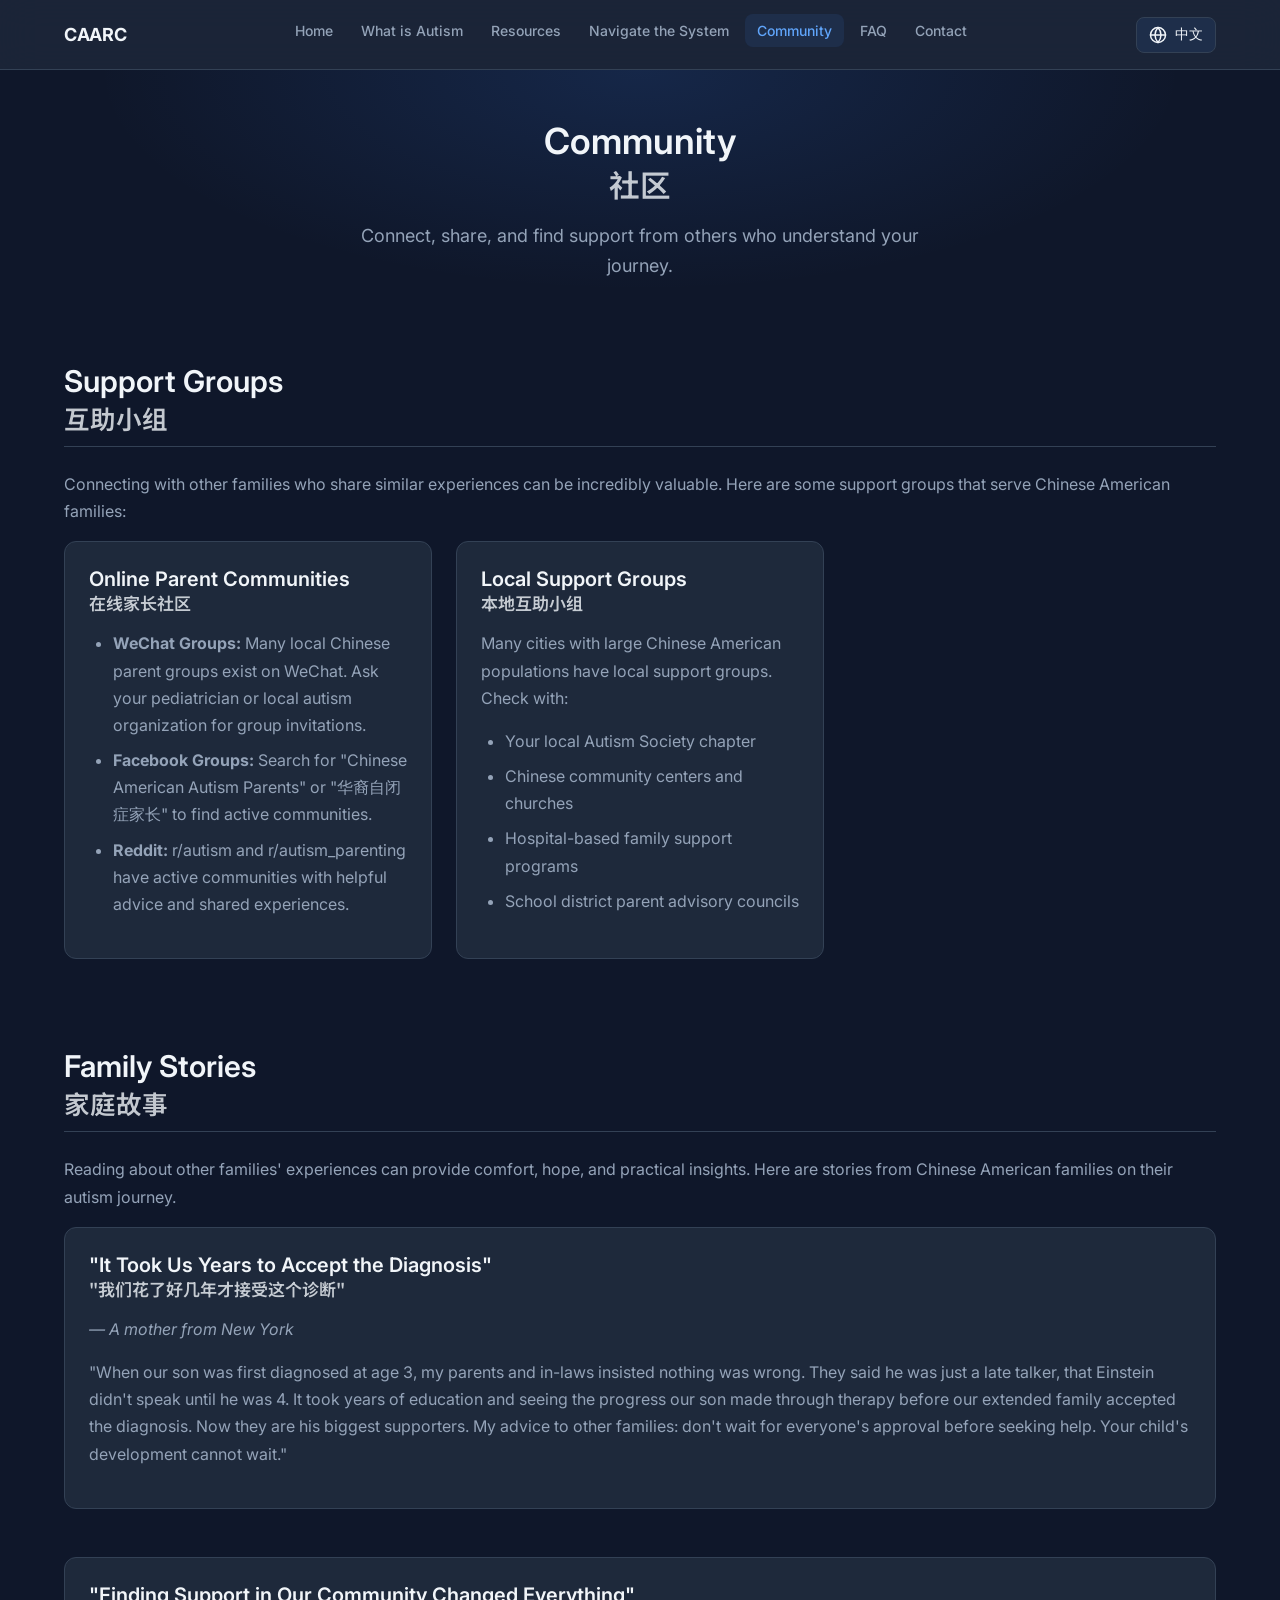
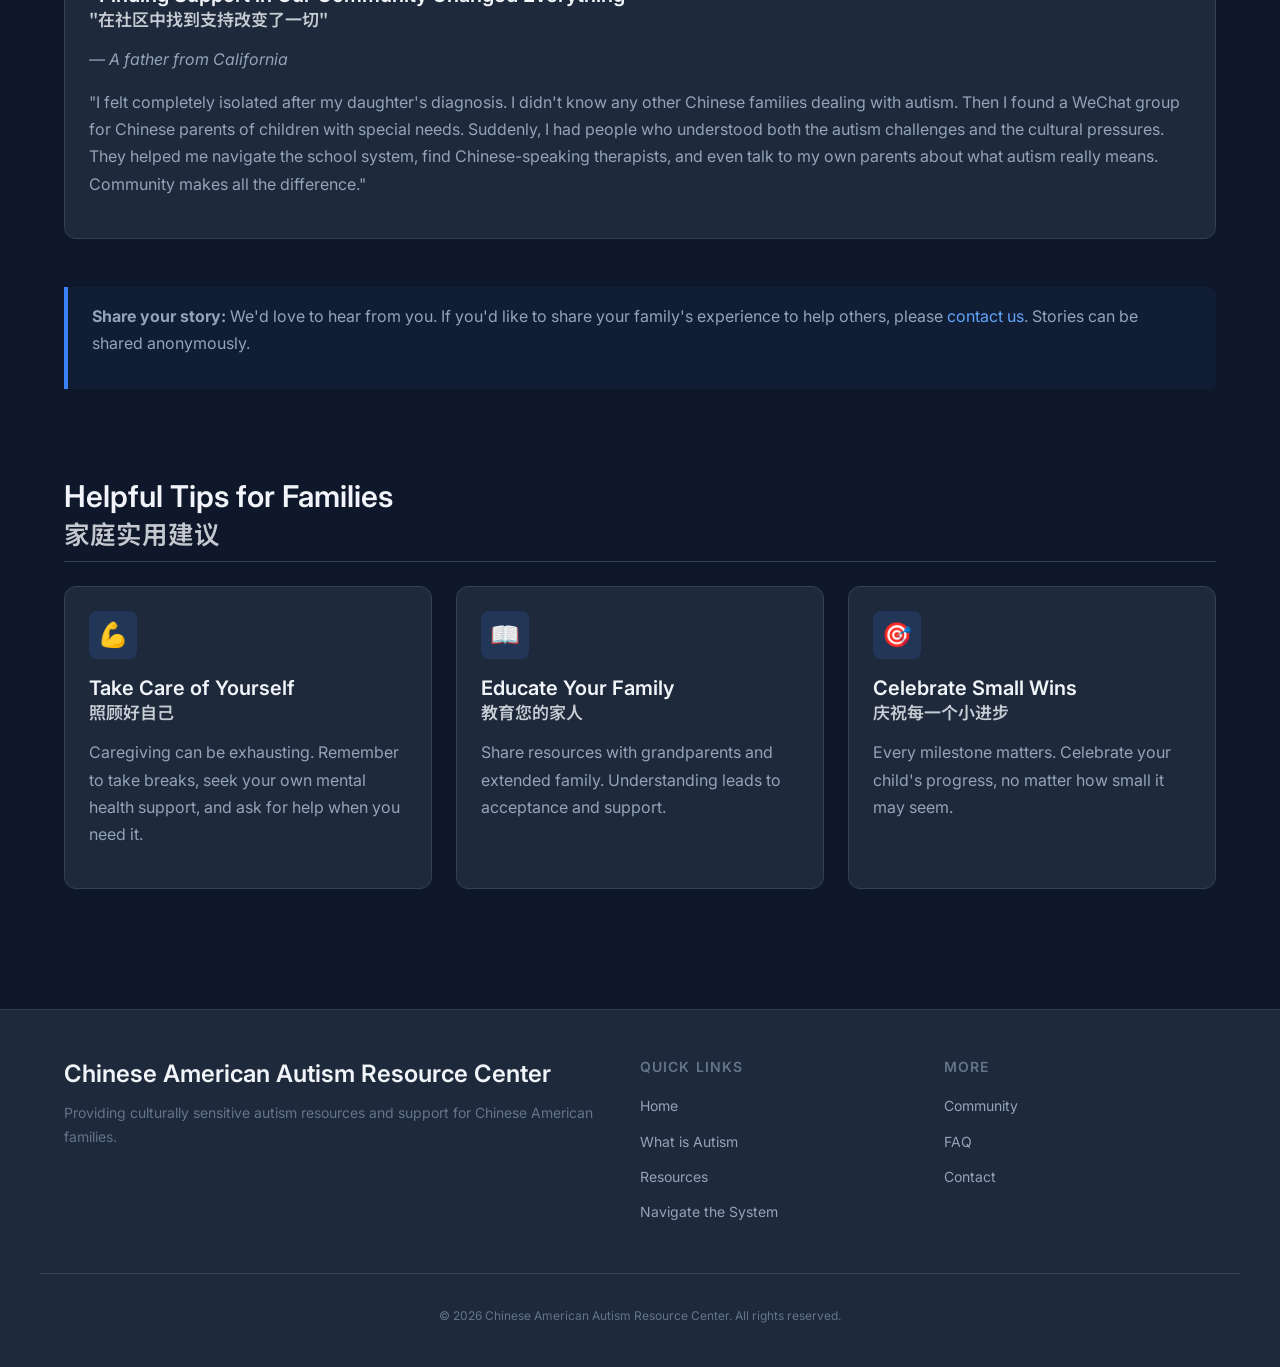
==== community.html @ fe68765d "Initial website launch" ====
<!DOCTYPE html>
<html lang="en" class="lang-en">
<head>
  <meta charset="UTF-8">
  <meta name="viewport" content="width=device-width, initial-scale=1.0">
  <title>Community | 社区 - CAARC</title>
  <meta name="description" content="Connect with support groups, read family stories, and find community events for Chinese American families affected by autism.">
  <link rel="stylesheet" href="css/index.css">
</head>
<body>
  <main>

    <section class="page-hero">
      <div class="container">
        <h1 class="bilingual-title">
          <span class="en">Community</span>
          <span class="zh">社区</span>
        </h1>
        <p class="en">Connect, share, and find support from others who understand your journey.</p>
        <p class="zh">与理解您旅程的人联系、分享并获得支持。</p>
      </div>
    </section>

    <div class="container">

      <!-- ========== EDITABLE: Support Groups ========== -->
      <section class="content-section">
        <h2 class="bilingual-title">
          <span class="en">Support Groups</span>
          <span class="zh">互助小组</span>
        </h2>

        <div class="en">
          <p>Connecting with other families who share similar experiences can be incredibly valuable. Here are some support groups that serve Chinese American families:</p>
        </div>
        <div class="zh">
          <p>与有类似经历的其他家庭联系是非常有价值的。以下是一些为华裔美国家庭服务的互助小组：</p>
        </div>

        <div class="card-grid">
          <div class="content-block">
            <h3 class="bilingual-title">
              <span class="en">Online Parent Communities</span>
              <span class="zh">在线家长社区</span>
            </h3>
            <div class="en">
              <ul>
                <li><strong>WeChat Groups:</strong> Many local Chinese parent groups exist on WeChat. Ask your pediatrician or local autism organization for group invitations.</li>
                <li><strong>Facebook Groups:</strong> Search for "Chinese American Autism Parents" or "华裔自闭症家长" to find active communities.</li>
                <li><strong>Reddit:</strong> r/autism and r/autism_parenting have active communities with helpful advice and shared experiences.</li>
              </ul>
            </div>
            <div class="zh">
              <ul>
                <li><strong>微信群：</strong>许多当地华人家长群存在于微信上。向您的儿科医生或当地自闭症组织询问群邀请。</li>
                <li><strong>Facebook群组：</strong>搜索"Chinese American Autism Parents"或"华裔自闭症家长"以找到活跃的社区。</li>
                <li><strong>Reddit：</strong>r/autism和r/autism_parenting拥有活跃的社区，提供有用的建议和分享的经验。</li>
              </ul>
            </div>
          </div>

          <div class="content-block">
            <h3 class="bilingual-title">
              <span class="en">Local Support Groups</span>
              <span class="zh">本地互助小组</span>
            </h3>
            <div class="en">
              <p>Many cities with large Chinese American populations have local support groups. Check with:</p>
              <ul>
                <li>Your local Autism Society chapter</li>
                <li>Chinese community centers and churches</li>
                <li>Hospital-based family support programs</li>
                <li>School district parent advisory councils</li>
              </ul>
            </div>
            <div class="zh">
              <p>许多华裔美国人口较多的城市都有本地互助小组。请查询：</p>
              <ul>
                <li>您当地的自闭症协会分会</li>
                <li>中国社区中心和教会</li>
                <li>医院的家庭支持项目</li>
                <li>学区家长咨询委员会</li>
              </ul>
            </div>
          </div>
        </div>
      </section>
      <!-- ========== END EDITABLE ========== -->

      <!-- ========== EDITABLE: Family Stories ========== -->
      <section class="content-section">
        <h2 class="bilingual-title">
          <span class="en">Family Stories</span>
          <span class="zh">家庭故事</span>
        </h2>

        <div class="en">
          <p>Reading about other families' experiences can provide comfort, hope, and practical insights. Here are stories from Chinese American families on their autism journey.</p>
        </div>
        <div class="zh">
          <p>阅读其他家庭的经历可以带来安慰、希望和实用的见解。以下是华裔美国家庭在自闭症旅程中的故事。</p>
        </div>

        <div class="card-grid" style="grid-template-columns: 1fr;">
          <div class="content-block">
            <h3 class="bilingual-title">
              <span class="en">"It Took Us Years to Accept the Diagnosis"</span>
              <span class="zh">"我们花了好几年才接受这个诊断"</span>
            </h3>
            <div class="en">
              <p><em>— A mother from New York</em></p>
              <p>"When our son was first diagnosed at age 3, my parents and in-laws insisted nothing was wrong. They said he was just a late talker, that Einstein didn't speak until he was 4. It took years of education and seeing the progress our son made through therapy before our extended family accepted the diagnosis. Now they are his biggest supporters. My advice to other families: don't wait for everyone's approval before seeking help. Your child's development cannot wait."</p>
            </div>
            <div class="zh">
              <p><em>— 来自纽约的一位母亲</em></p>
              <p>"当我们的儿子在3岁时首次被诊断时，我的父母和公婆坚持认为没有任何问题。他们说他只是说话晚，爱因斯坦4岁才开始说话。经过多年的教育和看到我们儿子通过治疗取得的进步之后，我们的大家庭才接受了这个诊断。现在他们是他最大的支持者。我给其他家庭的建议是：不要等到所有人都同意了才寻求帮助。您孩子的发展不能等待。"</p>
            </div>
          </div>

          <div class="content-block">
            <h3 class="bilingual-title">
              <span class="en">"Finding Support in Our Community Changed Everything"</span>
              <span class="zh">"在社区中找到支持改变了一切"</span>
            </h3>
            <div class="en">
              <p><em>— A father from California</em></p>
              <p>"I felt completely isolated after my daughter's diagnosis. I didn't know any other Chinese families dealing with autism. Then I found a WeChat group for Chinese parents of children with special needs. Suddenly, I had people who understood both the autism challenges and the cultural pressures. They helped me navigate the school system, find Chinese-speaking therapists, and even talk to my own parents about what autism really means. Community makes all the difference."</p>
            </div>
            <div class="zh">
              <p><em>— 来自加利福尼亚的一位父亲</em></p>
              <p>"女儿被诊断后，我感到完全孤立。我不认识任何其他正在应对自闭症的华人家庭。后来我在微信上找到了一个特殊需要儿童华人家长群。突然间，我有了既理解自闭症挑战又理解文化压力的人。他们帮助我穿越学校系统，找到讲中文的治疗师，甚至和我自己的父母谈论自闭症的真正含义。社区带来了一切改变。"</p>
            </div>
          </div>
        </div>

        <div class="info-box">
          <p class="en"><strong>Share your story:</strong> We'd love to hear from you. If you'd like to share your family's experience to help others, please <a href="contact.html">contact us</a>. Stories can be shared anonymously.</p>
          <p class="zh"><strong>分享您的故事：</strong>我们期待您的来信。如果您愿意分享您家庭的经历来帮助他人，请<a href="contact.html">联系我们</a>。故事可以匿名分享。</p>
        </div>
      </section>
      <!-- ========== END EDITABLE ========== -->

      <!-- ========== EDITABLE: Helpful Resources ========== -->
      <section class="content-section">
        <h2 class="bilingual-title">
          <span class="en">Helpful Tips for Families</span>
          <span class="zh">家庭实用建议</span>
        </h2>

        <div class="card-grid" style="grid-template-columns: repeat(auto-fill, minmax(280px, 1fr));">
          <div class="content-block">
            <div class="card-icon">💪</div>
            <h3 class="bilingual-title">
              <span class="en">Take Care of Yourself</span>
              <span class="zh">照顾好自己</span>
            </h3>
            <p class="en">Caregiving can be exhausting. Remember to take breaks, seek your own mental health support, and ask for help when you need it.</p>
            <p class="zh">照顾孩子可能让人精疲力竭。记得休息、寻求自己的心理健康支持，需要时就寻求帮助。</p>
          </div>

          <div class="content-block">
            <div class="card-icon">📖</div>
            <h3 class="bilingual-title">
              <span class="en">Educate Your Family</span>
              <span class="zh">教育您的家人</span>
            </h3>
            <p class="en">Share resources with grandparents and extended family. Understanding leads to acceptance and support.</p>
            <p class="zh">与祖父母和大家庭分享资源。理解带来接受和支持。</p>
          </div>

          <div class="content-block">
            <div class="card-icon">🎯</div>
            <h3 class="bilingual-title">
              <span class="en">Celebrate Small Wins</span>
              <span class="zh">庆祝每一个小进步</span>
            </h3>
            <p class="en">Every milestone matters. Celebrate your child's progress, no matter how small it may seem.</p>
            <p class="zh">每个里程碑都很重要。庆祝孩子的进步，无论它看起来多么微小。</p>
          </div>
        </div>
      </section>
      <!-- ========== END EDITABLE ========== -->

    </div>
  </main>

  <script src="js/nav.js"></script>
</body>
</html>
---- css/index.css ----
/* ============================
   Chinese American Autism Resource Center
   华裔自闭症资源中心
   Design System
   ============================ */

/* --- Google Fonts --- */
@import url('https://fonts.googleapis.com/css2?family=Inter:wght@300;400;500;600;700&family=Noto+Sans+SC:wght@300;400;500;600;700&display=swap');

/* --- CSS Custom Properties --- */
:root {
  /* Colors */
  --primary: #3B82F6;
  --primary-dark: #2563EB;
  --primary-light: #60A5FA;
  --primary-glow: rgba(59, 130, 246, 0.15);
  --secondary: #8B5CF6;
  --secondary-dark: #7C3AED;
  --accent: #F59E0B;
  --accent-light: #FCD34D;

  --bg-primary: #0F172A;
  --bg-secondary: #1E293B;
  --bg-card: #1E293B;
  --bg-card-hover: #334155;
  --bg-glass: rgba(30, 41, 59, 0.8);

  --text-primary: #F1F5F9;
  --text-secondary: #94A3B8;
  --text-muted: #64748B;
  --text-accent: #60A5FA;

  --border: #334155;
  --border-light: #475569;

  --success: #10B981;
  --warning: #F59E0B;
  --error: #EF4444;

  /* Typography */
  --font-en: 'Inter', -apple-system, BlinkMacSystemFont, sans-serif;
  --font-zh: 'Noto Sans SC', 'PingFang SC', 'Microsoft YaHei', sans-serif;
  --font-size-xs: 0.75rem;
  --font-size-sm: 0.875rem;
  --font-size-base: 1rem;
  --font-size-lg: 1.125rem;
  --font-size-xl: 1.25rem;
  --font-size-2xl: 1.5rem;
  --font-size-3xl: 1.875rem;
  --font-size-4xl: 2.25rem;
  --font-size-5xl: 3rem;

  /* Spacing */
  --space-1: 0.25rem;
  --space-2: 0.5rem;
  --space-3: 0.75rem;
  --space-4: 1rem;
  --space-5: 1.25rem;
  --space-6: 1.5rem;
  --space-8: 2rem;
  --space-10: 2.5rem;
  --space-12: 3rem;
  --space-16: 4rem;
  --space-20: 5rem;

  /* Layout */
  --max-width: 1200px;
  --nav-height: 70px;
  --border-radius: 12px;
  --border-radius-sm: 8px;
  --border-radius-lg: 16px;

  /* Shadows */
  --shadow-sm: 0 1px 3px rgba(0, 0, 0, 0.3);
  --shadow-md: 0 4px 6px rgba(0, 0, 0, 0.3);
  --shadow-lg: 0 10px 25px rgba(0, 0, 0, 0.4);
  --shadow-glow: 0 0 30px rgba(59, 130, 246, 0.15);

  /* Transitions */
  --transition-fast: 150ms ease;
  --transition-base: 250ms ease;
  --transition-slow: 400ms ease;
}

/* --- Reset & Base --- */
*, *::before, *::after {
  margin: 0;
  padding: 0;
  box-sizing: border-box;
}

html {
  scroll-behavior: smooth;
  font-size: 16px;
}

body {
  font-family: var(--font-en);
  background: var(--bg-primary);
  color: var(--text-primary);
  line-height: 1.7;
  min-height: 100vh;
  -webkit-font-smoothing: antialiased;
  -moz-osx-font-smoothing: grayscale;
}

/* Chinese text uses Chinese font */
.zh {
  font-family: var(--font-zh);
}

/* --- Language Switching --- */
html.lang-en .zh { display: none; }
html.lang-zh .en { display: none; }

/* Titles always show both languages */
.bilingual-title .en,
.bilingual-title .zh {
  display: block !important;
}
.bilingual-title .zh {
  font-size: 0.85em;
  opacity: 0.8;
  font-family: var(--font-zh);
}

/* --- Typography --- */
h1, h2, h3, h4, h5, h6 {
  line-height: 1.3;
  font-weight: 600;
}

h1 { font-size: var(--font-size-4xl); }
h2 { font-size: var(--font-size-3xl); }
h3 { font-size: var(--font-size-2xl); }
h4 { font-size: var(--font-size-xl); }

p {
  margin-bottom: var(--space-4);
  color: var(--text-secondary);
}

a {
  color: var(--text-accent);
  text-decoration: none;
  transition: color var(--transition-fast);
}

a:hover {
  color: var(--primary-light);
}

ul, ol {
  padding-left: var(--space-6);
  margin-bottom: var(--space-4);
}

li {
  margin-bottom: var(--space-2);
  color: var(--text-secondary);
}

/* --- Navigation --- */
.navbar {
  position: fixed;
  top: 0;
  left: 0;
  right: 0;
  height: var(--nav-height);
  background: var(--bg-glass);
  backdrop-filter: blur(20px);
  -webkit-backdrop-filter: blur(20px);
  border-bottom: 1px solid var(--border);
  z-index: 1000;
  display: flex;
  align-items: center;
  justify-content: center;
}

.nav-container {
  width: 100%;
  max-width: var(--max-width);
  padding: 0 var(--space-6);
  display: flex;
  align-items: center;
  justify-content: space-between;
}

.nav-logo {
  display: flex;
  flex-direction: column;
  text-decoration: none;
  gap: 0;
  line-height: 1.2;
}

.nav-logo .en {
  font-size: var(--font-size-lg);
  font-weight: 700;
  color: var(--text-primary);
  letter-spacing: -0.02em;
}

.nav-logo .zh {
  font-size: var(--font-size-sm);
  color: var(--text-secondary);
  font-family: var(--font-zh);
}

.nav-links {
  display: flex;
  align-items: center;
  gap: var(--space-1);
  list-style: none;
  padding: 0;
  margin: 0;
}

.nav-links a {
  padding: var(--space-2) var(--space-3);
  border-radius: var(--border-radius-sm);
  color: var(--text-secondary);
  font-size: var(--font-size-sm);
  font-weight: 500;
  transition: all var(--transition-fast);
  text-decoration: none;
  white-space: nowrap;
}

.nav-links a:hover,
.nav-links a.active {
  color: var(--text-primary);
  background: rgba(59, 130, 246, 0.1);
}

.nav-links a.active {
  color: var(--primary-light);
}

/* Language Toggle Button */
.lang-toggle {
  display: flex;
  align-items: center;
  gap: var(--space-2);
  padding: var(--space-2) var(--space-3);
  background: rgba(59, 130, 246, 0.1);
  border: 1px solid var(--border);
  border-radius: var(--border-radius-sm);
  color: var(--text-primary);
  font-size: var(--font-size-sm);
  font-weight: 500;
  cursor: pointer;
  transition: all var(--transition-fast);
  white-space: nowrap;
}

.lang-toggle:hover {
  background: rgba(59, 130, 246, 0.2);
  border-color: var(--primary);
}

.lang-toggle svg {
  width: 18px;
  height: 18px;
}

/* Hamburger menu */
.nav-hamburger {
  display: none;
  flex-direction: column;
  gap: 5px;
  background: none;
  border: none;
  cursor: pointer;
  padding: var(--space-2);
}

.nav-hamburger span {
  display: block;
  width: 24px;
  height: 2px;
  background: var(--text-primary);
  border-radius: 2px;
  transition: all var(--transition-base);
}

/* --- Main Content --- */
main {
  padding-top: var(--nav-height);
  min-height: calc(100vh - 300px);
}

.container {
  width: 100%;
  max-width: var(--max-width);
  margin: 0 auto;
  padding: 0 var(--space-6);
}

.section {
  padding: var(--space-16) 0;
}

.section-header {
  text-align: center;
  margin-bottom: var(--space-12);
}

.section-header h2 {
  margin-bottom: var(--space-4);
}

.section-header p {
  max-width: 600px;
  margin: 0 auto;
  font-size: var(--font-size-lg);
}

/* --- Hero Section --- */
.hero {
  position: relative;
  padding: var(--space-20) 0;
  text-align: center;
  overflow: hidden;
}

.hero::before {
  content: '';
  position: absolute;
  top: -50%;
  left: -50%;
  width: 200%;
  height: 200%;
  background: radial-gradient(circle at 50% 50%, var(--primary-glow) 0%, transparent 50%);
  animation: heroGlow 8s ease-in-out infinite alternate;
}

@keyframes heroGlow {
  0% { transform: translate(0, 0) scale(1); }
  100% { transform: translate(-5%, 5%) scale(1.1); }
}

.hero-content {
  position: relative;
  z-index: 1;
}

.hero h1 {
  font-size: var(--font-size-5xl);
  font-weight: 700;
  margin-bottom: var(--space-6);
  letter-spacing: -0.02em;
}

.hero h1 .highlight {
  background: linear-gradient(135deg, var(--primary-light), var(--secondary));
  -webkit-background-clip: text;
  -webkit-text-fill-color: transparent;
  background-clip: text;
}

.hero p {
  font-size: var(--font-size-xl);
  max-width: 700px;
  margin: 0 auto var(--space-8);
}

/* --- Cards --- */
.card-grid {
  display: grid;
  grid-template-columns: repeat(auto-fill, minmax(320px, 1fr));
  gap: var(--space-6);
}

.card {
  background: var(--bg-card);
  border: 1px solid var(--border);
  border-radius: var(--border-radius);
  padding: var(--space-8);
  transition: all var(--transition-base);
  position: relative;
  overflow: hidden;
}

.card::before {
  content: '';
  position: absolute;
  top: 0;
  left: 0;
  right: 0;
  height: 3px;
  background: linear-gradient(90deg, var(--primary), var(--secondary));
  opacity: 0;
  transition: opacity var(--transition-base);
}

.card:hover {
  transform: translateY(-4px);
  border-color: var(--border-light);
  box-shadow: var(--shadow-lg);
}

.card:hover::before {
  opacity: 1;
}

.card-icon {
  width: 48px;
  height: 48px;
  border-radius: var(--border-radius-sm);
  background: var(--primary-glow);
  display: flex;
  align-items: center;
  justify-content: center;
  margin-bottom: var(--space-4);
  font-size: 24px;
}

.card h3 {
  margin-bottom: var(--space-3);
}

.card p {
  font-size: var(--font-size-sm);
}

.card-link {
  display: inline-flex;
  align-items: center;
  gap: var(--space-2);
  margin-top: var(--space-4);
  color: var(--primary-light);
  font-weight: 500;
  font-size: var(--font-size-sm);
}

.card-link:hover {
  gap: var(--space-3);
}

/* --- Buttons --- */
.btn {
  display: inline-flex;
  align-items: center;
  gap: var(--space-2);
  padding: var(--space-3) var(--space-6);
  border-radius: var(--border-radius-sm);
  font-size: var(--font-size-base);
  font-weight: 600;
  cursor: pointer;
  transition: all var(--transition-base);
  text-decoration: none;
  border: none;
}

.btn-primary {
  background: linear-gradient(135deg, var(--primary), var(--primary-dark));
  color: white;
  box-shadow: 0 4px 15px rgba(59, 130, 246, 0.3);
}

.btn-primary:hover {
  transform: translateY(-2px);
  box-shadow: 0 6px 20px rgba(59, 130, 246, 0.4);
  color: white;
}

.btn-secondary {
  background: transparent;
  color: var(--text-primary);
  border: 1px solid var(--border);
}

.btn-secondary:hover {
  border-color: var(--primary);
  background: rgba(59, 130, 246, 0.1);
  color: white;
}

/* --- Accordion (FAQ) --- */
.accordion {
  display: flex;
  flex-direction: column;
  gap: var(--space-3);
}

.accordion-item {
  background: var(--bg-card);
  border: 1px solid var(--border);
  border-radius: var(--border-radius);
  overflow: hidden;
  transition: border-color var(--transition-base);
}

.accordion-item.active {
  border-color: var(--primary);
}

.accordion-header {
  display: flex;
  align-items: center;
  justify-content: space-between;
  padding: var(--space-5) var(--space-6);
  cursor: pointer;
  transition: background var(--transition-fast);
  user-select: none;
}

.accordion-header:hover {
  background: var(--bg-card-hover);
}

.accordion-header h3 {
  font-size: var(--font-size-base);
  font-weight: 500;
}

.accordion-icon {
  width: 24px;
  height: 24px;
  color: var(--text-muted);
  transition: transform var(--transition-base);
  flex-shrink: 0;
  margin-left: var(--space-4);
}

.accordion-item.active .accordion-icon {
  transform: rotate(180deg);
  color: var(--primary-light);
}

.accordion-content {
  max-height: 0;
  overflow: hidden;
  transition: max-height var(--transition-slow);
}

.accordion-content-inner {
  padding: 0 var(--space-6) var(--space-6);
}

/* --- Content Page --- */
.page-hero {
  padding: var(--space-12) 0;
  text-align: center;
  position: relative;
}

.page-hero::before {
  content: '';
  position: absolute;
  top: 0;
  left: 0;
  right: 0;
  bottom: 0;
  background: radial-gradient(ellipse at top, var(--primary-glow) 0%, transparent 60%);
  pointer-events: none;
}

.page-hero h1 {
  position: relative;
  margin-bottom: var(--space-4);
}

.page-hero p {
  position: relative;
  max-width: 600px;
  margin: 0 auto;
  font-size: var(--font-size-lg);
}

.content-section {
  padding: var(--space-8) 0;
}

.content-section h2 {
  margin-bottom: var(--space-6);
  padding-bottom: var(--space-3);
  border-bottom: 1px solid var(--border);
}

.content-section h3 {
  font-size: var(--font-size-xl);
  margin-bottom: var(--space-4);
  margin-top: var(--space-6);
}

.content-block {
  background: var(--bg-card);
  border: 1px solid var(--border);
  border-radius: var(--border-radius);
  padding: var(--space-6);
  margin-bottom: var(--space-6);
}

.content-block h3 {
  margin-top: 0;
}

/* Info boxes  */
.info-box {
  border-left: 4px solid var(--primary);
  background: rgba(59, 130, 246, 0.05);
  padding: var(--space-4) var(--space-6);
  border-radius: 0 var(--border-radius-sm) var(--border-radius-sm) 0;
  margin: var(--space-6) 0;
}

.info-box.warning {
  border-left-color: var(--warning);
  background: rgba(245, 158, 11, 0.05);
}

.info-box.success {
  border-left-color: var(--success);
  background: rgba(16, 185, 129, 0.05);
}

/* --- Contact Form --- */
.form-group {
  margin-bottom: var(--space-5);
}

.form-group label {
  display: block;
  margin-bottom: var(--space-2);
  font-weight: 500;
  color: var(--text-primary);
  font-size: var(--font-size-sm);
}

.form-group input,
.form-group textarea,
.form-group select {
  width: 100%;
  padding: var(--space-3) var(--space-4);
  background: var(--bg-primary);
  border: 1px solid var(--border);
  border-radius: var(--border-radius-sm);
  color: var(--text-primary);
  font-family: var(--font-en);
  font-size: var(--font-size-base);
  transition: border-color var(--transition-fast);
}

.form-group input:focus,
.form-group textarea:focus,
.form-group select:focus {
  outline: none;
  border-color: var(--primary);
  box-shadow: 0 0 0 3px var(--primary-glow);
}

.form-group textarea {
  resize: vertical;
  min-height: 120px;
}

/* --- Footer --- */
.footer {
  background: var(--bg-secondary);
  border-top: 1px solid var(--border);
  padding: var(--space-12) 0 var(--space-6);
  margin-top: var(--space-16);
}

.footer-grid {
  display: grid;
  grid-template-columns: 2fr 1fr 1fr;
  gap: var(--space-8);
  max-width: var(--max-width);
  margin: 0 auto;
  padding: 0 var(--space-6);
}

.footer-about h3 {
  margin-bottom: var(--space-3);
  color: var(--text-primary);
}

.footer-about p {
  font-size: var(--font-size-sm);
  color: var(--text-muted);
}

.footer-links h4 {
  font-size: var(--font-size-sm);
  text-transform: uppercase;
  letter-spacing: 0.08em;
  color: var(--text-muted);
  margin-bottom: var(--space-4);
}

.footer-links ul {
  list-style: none;
  padding: 0;
}

.footer-links li {
  margin-bottom: var(--space-2);
}

.footer-links a {
  font-size: var(--font-size-sm);
  color: var(--text-secondary);
}

.footer-links a:hover {
  color: var(--primary-light);
}

.footer-bottom {
  text-align: center;
  padding-top: var(--space-8);
  margin-top: var(--space-8);
  border-top: 1px solid var(--border);
  max-width: var(--max-width);
  margin-left: auto;
  margin-right: auto;
  padding-left: var(--space-6);
  padding-right: var(--space-6);
}

.footer-bottom p {
  font-size: var(--font-size-xs);
  color: var(--text-muted);
}

/* --- Utility --- */
.text-center { text-align: center; }
.text-gradient {
  background: linear-gradient(135deg, var(--primary-light), var(--secondary));
  -webkit-background-clip: text;
  -webkit-text-fill-color: transparent;
  background-clip: text;
}
.mt-4 { margin-top: var(--space-4); }
.mt-8 { margin-top: var(--space-8); }
.mb-4 { margin-bottom: var(--space-4); }
.mb-8 { margin-bottom: var(--space-8); }

/* --- Steps list --- */
.steps-list {
  list-style: none;
  padding: 0;
  counter-reset: step;
}

.steps-list li {
  counter-increment: step;
  padding: var(--space-4) 0;
  padding-left: var(--space-12);
  position: relative;
  border-bottom: 1px solid var(--border);
}

.steps-list li:last-child {
  border-bottom: none;
}

.steps-list li::before {
  content: counter(step);
  position: absolute;
  left: 0;
  top: var(--space-4);
  width: 32px;
  height: 32px;
  border-radius: 50%;
  background: var(--primary-glow);
  color: var(--primary-light);
  display: flex;
  align-items: center;
  justify-content: center;
  font-weight: 600;
  font-size: var(--font-size-sm);
}

/* --- Resource cards --- */
.resource-category {
  margin-bottom: var(--space-8);
}

.resource-category h3 {
  margin-bottom: var(--space-4);
  padding-left: var(--space-3);
  border-left: 3px solid var(--primary);
}

/* --- Responsive --- */
@media (max-width: 768px) {
  :root {
    --font-size-5xl: 2.25rem;
    --font-size-4xl: 1.875rem;
    --font-size-3xl: 1.5rem;
  }

  .nav-links {
    display: none;
    position: fixed;
    top: var(--nav-height);
    left: 0;
    right: 0;
    bottom: 0;
    background: var(--bg-secondary);
    flex-direction: column;
    padding: var(--space-6);
    gap: var(--space-2);
    overflow-y: auto;
  }

  .nav-links.active {
    display: flex;
  }

  .nav-hamburger {
    display: flex;
  }

  .nav-hamburger.active span:nth-child(1) {
    transform: rotate(45deg) translate(5px, 5px);
  }
  .nav-hamburger.active span:nth-child(2) {
    opacity: 0;
  }
  .nav-hamburger.active span:nth-child(3) {
    transform: rotate(-45deg) translate(5px, -5px);
  }

  .hero {
    padding: var(--space-12) 0;
  }

  .card-grid {
    grid-template-columns: 1fr;
  }

  .footer-grid {
    grid-template-columns: 1fr;
    gap: var(--space-6);
  }

  .section {
    padding: var(--space-10) 0;
  }
}

@media (max-width: 480px) {
  .container {
    padding: 0 var(--space-4);
  }
}
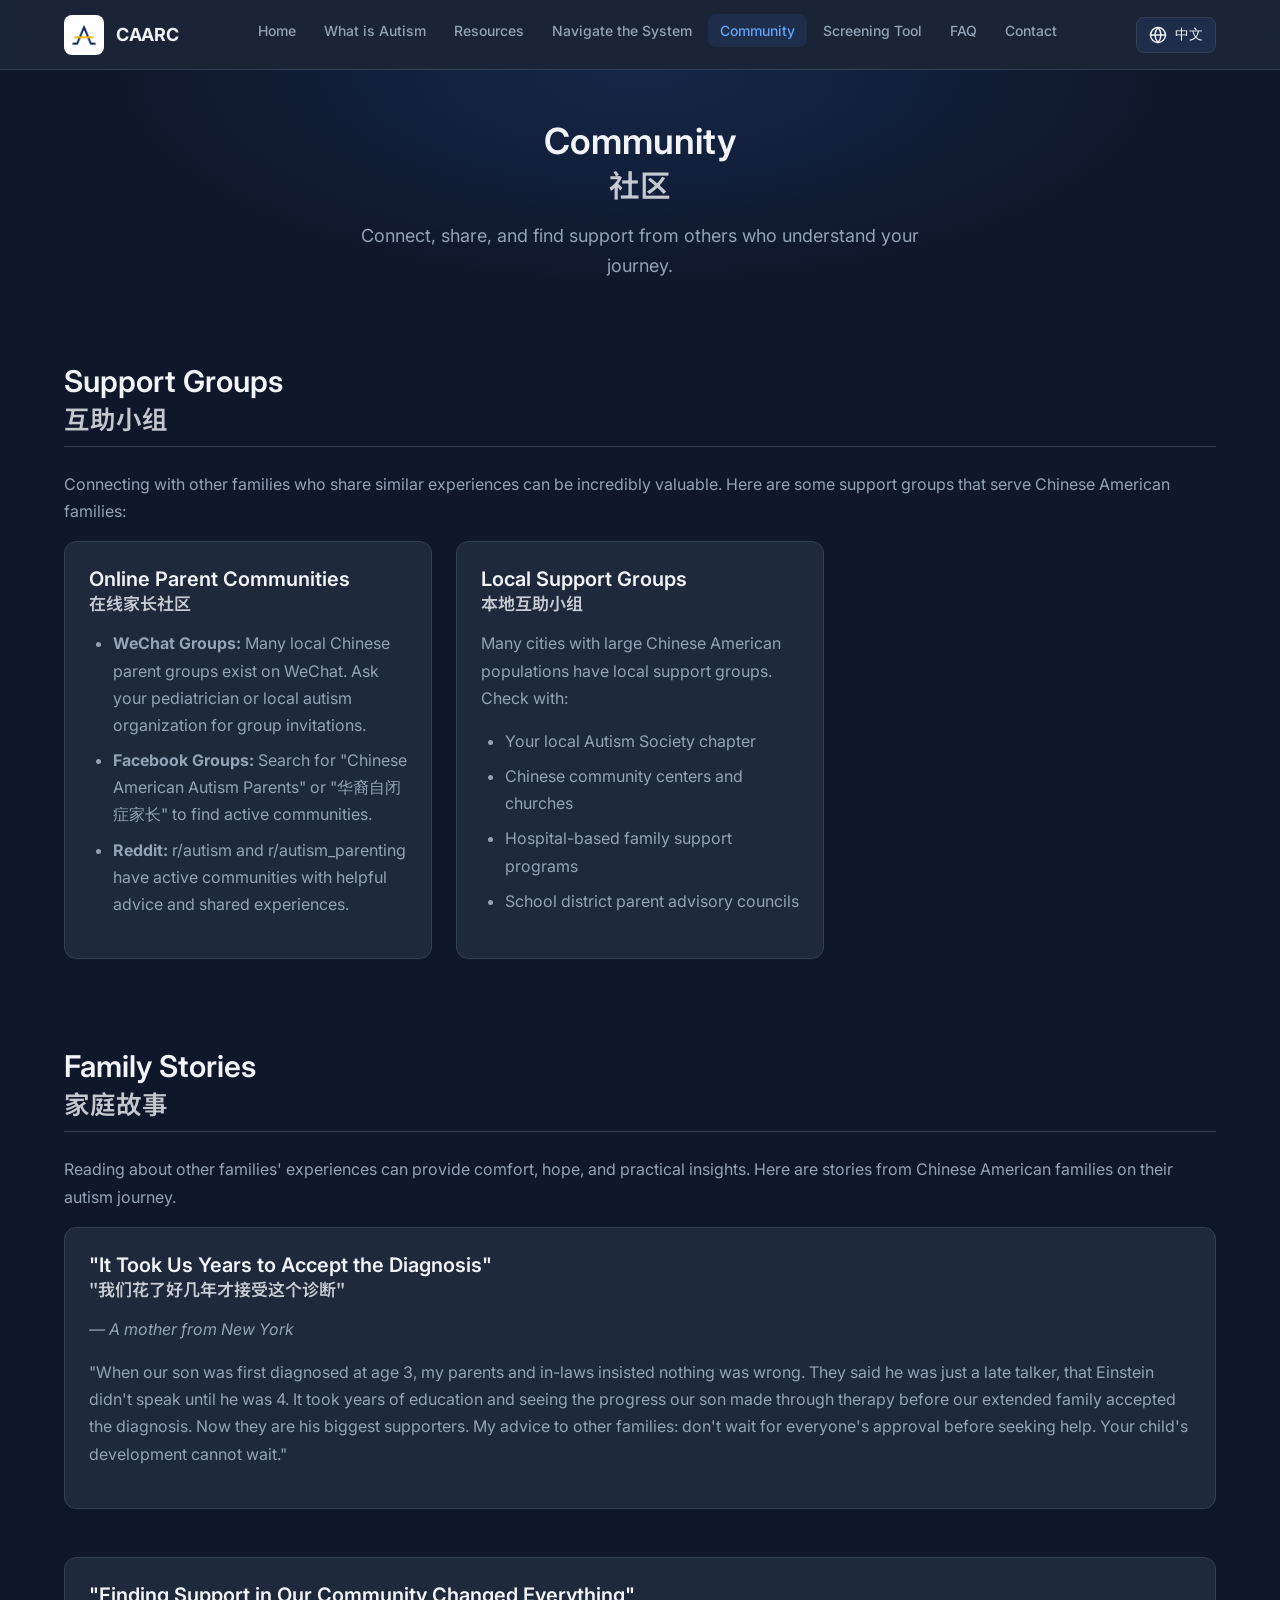
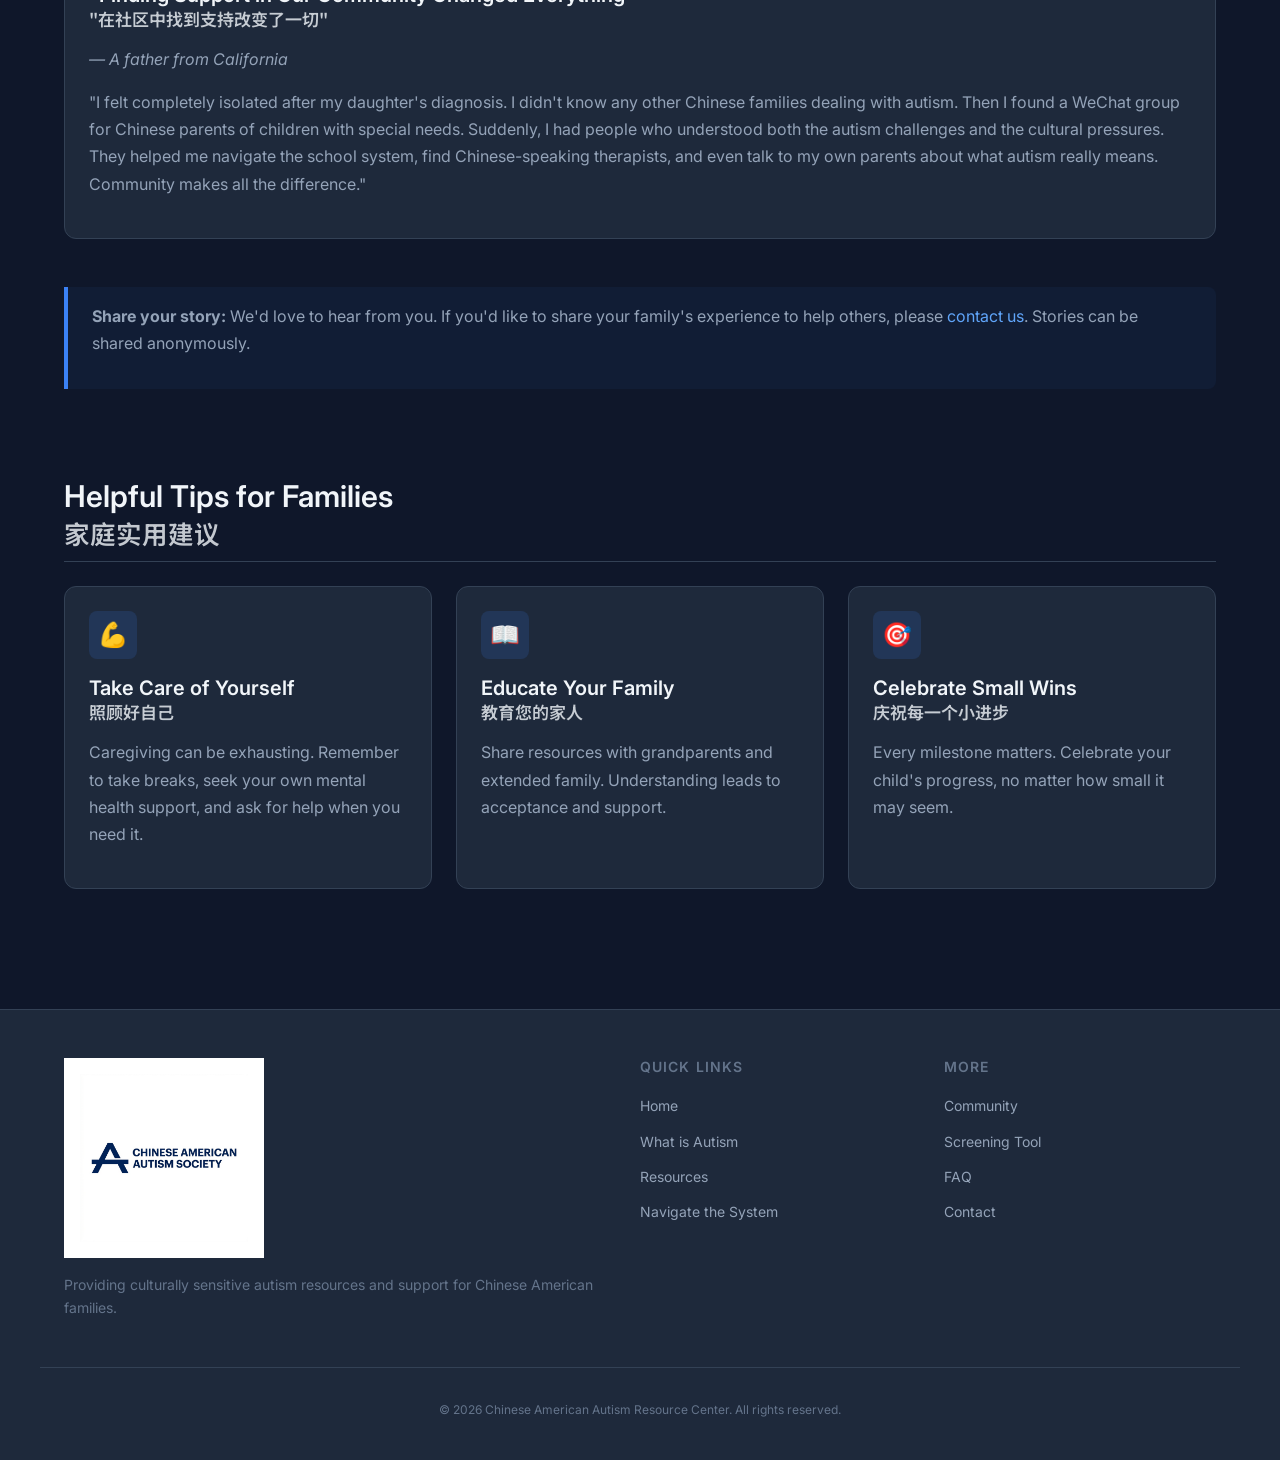
==== commit e95c3cad: "Add SEO: sitemap.xml, robots.txt, Open Graph tags for all pages" ====
--- a/community.html
+++ b/community.html
@@ -5,6 +5,12 @@
   <meta name="viewport" content="width=device-width, initial-scale=1.0">
   <title>Community | 社区 - CAARC</title>
   <meta name="description" content="Connect with support groups, read family stories, and find community events for Chinese American families affected by autism.">
+  <meta property="og:type" content="article">
+  <meta property="og:url" content="https://caas-org.github.io/caas-web/community.html">
+  <meta property="og:title" content="Community | 社区 - CAARC">
+  <meta property="og:description" content="Connect with support groups, read family stories, and find community events for Chinese American families.">
+  <meta property="og:image" content="https://caas-org.github.io/caas-web/images/logo_text.png">
+  <meta name="twitter:card" content="summary_large_image">
   <link rel="stylesheet" href="css/index.css">
 </head>
 <body>
--- a/css/index.css
+++ b/css/index.css
@@ -83,7 +83,9 @@
 }
 
 /* --- Reset & Base --- */
-*, *::before, *::after {
+*,
+*::before,
+*::after {
   margin: 0;
   padding: 0;
   box-sizing: border-box;
@@ -110,14 +112,20 @@
 }
 
 /* --- Language Switching --- */
-html.lang-en .zh { display: none; }
-html.lang-zh .en { display: none; }
+html.lang-en .zh {
+  display: none;
+}
+
+html.lang-zh .en {
+  display: none;
+}
 
 /* Titles always show both languages */
 .bilingual-title .en,
 .bilingual-title .zh {
   display: block !important;
 }
+
 .bilingual-title .zh {
   font-size: 0.85em;
   opacity: 0.8;
@@ -125,15 +133,52 @@
 }
 
 /* --- Typography --- */
-h1, h2, h3, h4, h5, h6 {
+h1,
+h2,
+h3,
+h4,
+h5,
+h6 {
   line-height: 1.3;
   font-weight: 600;
 }
 
-h1 { font-size: var(--font-size-4xl); }
-h2 { font-size: var(--font-size-3xl); }
-h3 { font-size: var(--font-size-2xl); }
-h4 { font-size: var(--font-size-xl); }
+h1 {
+  font-size: var(--font-size-4xl);
+}
+
+h2 {
+  font-size: var(--font-size-3xl);
+}
+
+h3 {
+  font-size: var(--font-size-2xl);
+}
+
+h4 {
+  font-size: var(--font-size-xl);
+}
+
+.footer-about h3 {
+  font-size: var(--font-size-xl);
+  margin-bottom: var(--space-3);
+  color: var(--text-primary);
+}
+
+.footer-logo {
+  height: 200px;
+  width: auto;
+  object-fit: contain;
+  border-radius: var(--border-radius-md);
+  background: white;
+  padding: 16px;
+  display: block;
+}
+
+.footer-about p {
+  color: var(--text-secondary);
+  line-height: 1.6;
+}
 
 p {
   margin-bottom: var(--space-4);
@@ -150,7 +195,8 @@
   color: var(--primary-light);
 }
 
-ul, ol {
+ul,
+ol {
   padding-left: var(--space-6);
   margin-bottom: var(--space-4);
 }
@@ -188,10 +234,26 @@
 
 .nav-logo {
   display: flex;
+  flex-direction: row;
+  align-items: center;
+  text-decoration: none;
+  gap: var(--space-3);
+  line-height: 1.2;
+}
+
+.nav-logo-icon {
+  height: 40px;
+  width: 40px;
+  object-fit: contain;
+  border-radius: var(--border-radius-sm);
+  background: white;
+  /* Since the AI logo has a white background */
+  padding: 2px;
+}
+
+.nav-logo-text {
+  display: flex;
   flex-direction: column;
-  text-decoration: none;
-  gap: 0;
-  line-height: 1.2;
 }
 
 .nav-logo .en {
@@ -336,8 +398,13 @@
 }
 
 @keyframes heroGlow {
-  0% { transform: translate(0, 0) scale(1); }
-  100% { transform: translate(-5%, 5%) scale(1.1); }
+  0% {
+    transform: translate(0, 0) scale(1);
+  }
+
+  100% {
+    transform: translate(-5%, 5%) scale(1.1);
+  }
 }
 
 .hero-content {
@@ -727,17 +794,32 @@
 }
 
 /* --- Utility --- */
-.text-center { text-align: center; }
+.text-center {
+  text-align: center;
+}
+
 .text-gradient {
   background: linear-gradient(135deg, var(--primary-light), var(--secondary));
   -webkit-background-clip: text;
   -webkit-text-fill-color: transparent;
   background-clip: text;
 }
-.mt-4 { margin-top: var(--space-4); }
-.mt-8 { margin-top: var(--space-8); }
-.mb-4 { margin-bottom: var(--space-4); }
-.mb-8 { margin-bottom: var(--space-8); }
+
+.mt-4 {
+  margin-top: var(--space-4);
+}
+
+.mt-8 {
+  margin-top: var(--space-8);
+}
+
+.mb-4 {
+  margin-bottom: var(--space-4);
+}
+
+.mb-8 {
+  margin-bottom: var(--space-8);
+}
 
 /* --- Steps list --- */
 .steps-list {
@@ -784,6 +866,304 @@
   margin-bottom: var(--space-4);
   padding-left: var(--space-3);
   border-left: 3px solid var(--primary);
+}
+
+/* --- Screening Checklist --- */
+
+/* Disclaimer Box */
+.disclaimer-box {
+  display: flex;
+  gap: var(--space-4);
+  background: rgba(245, 158, 11, 0.08);
+  border: 1px solid rgba(245, 158, 11, 0.3);
+  border-radius: var(--border-radius);
+  padding: var(--space-6);
+  margin-bottom: var(--space-6);
+}
+
+.disclaimer-icon {
+  font-size: 2rem;
+  flex-shrink: 0;
+  line-height: 1;
+}
+
+.disclaimer-box p {
+  font-size: var(--font-size-sm);
+  color: var(--text-secondary);
+}
+
+/* Age Group Selector */
+.age-group-selector {
+  display: grid;
+  grid-template-columns: repeat(4, 1fr);
+  gap: var(--space-4);
+  margin-top: var(--space-6);
+}
+
+.age-btn {
+  display: flex;
+  flex-direction: column;
+  align-items: center;
+  gap: var(--space-2);
+  padding: var(--space-6) var(--space-4);
+  background: var(--bg-card);
+  border: 2px solid var(--border);
+  border-radius: var(--border-radius);
+  color: var(--text-secondary);
+  cursor: pointer;
+  transition: all var(--transition-base);
+  font-size: var(--font-size-sm);
+  font-weight: 500;
+}
+
+.age-btn:hover {
+  border-color: var(--primary);
+  background: rgba(59, 130, 246, 0.05);
+  color: var(--text-primary);
+  transform: translateY(-2px);
+}
+
+.age-btn.active {
+  border-color: var(--primary);
+  background: rgba(59, 130, 246, 0.1);
+  color: var(--text-primary);
+  box-shadow: 0 0 20px rgba(59, 130, 246, 0.15);
+}
+
+.age-emoji {
+  font-size: 2rem;
+}
+
+/* Checklist Container */
+.checklist-instructions {
+  background: var(--bg-card);
+  border: 1px solid var(--border);
+  border-radius: var(--border-radius-sm);
+  padding: var(--space-4) var(--space-6);
+  margin-bottom: var(--space-6);
+}
+
+.checklist-instructions p {
+  margin-bottom: 0;
+  font-size: var(--font-size-sm);
+}
+
+.checklist-container {
+  display: flex;
+  flex-direction: column;
+  gap: var(--space-3);
+}
+
+/* Custom Checkbox Items */
+.checklist-item {
+  display: flex;
+  align-items: flex-start;
+  gap: var(--space-4);
+  padding: var(--space-4) var(--space-5);
+  background: var(--bg-card);
+  border: 1px solid var(--border);
+  border-radius: var(--border-radius-sm);
+  cursor: pointer;
+  transition: all var(--transition-fast);
+  user-select: none;
+}
+
+.checklist-item:hover {
+  border-color: var(--border-light);
+  background: var(--bg-card-hover);
+}
+
+.checklist-item input[type="checkbox"] {
+  display: none;
+}
+
+.checkmark {
+  flex-shrink: 0;
+  width: 24px;
+  height: 24px;
+  border: 2px solid var(--border-light);
+  border-radius: 6px;
+  display: flex;
+  align-items: center;
+  justify-content: center;
+  transition: all var(--transition-fast);
+  margin-top: 2px;
+}
+
+.checkmark::after {
+  content: '✓';
+  font-size: 14px;
+  font-weight: 700;
+  color: white;
+  opacity: 0;
+  transition: opacity var(--transition-fast);
+}
+
+.checklist-item input:checked~.checkmark {
+  background: var(--warning);
+  border-color: var(--warning);
+}
+
+.checklist-item input:checked~.checkmark::after {
+  opacity: 1;
+}
+
+.checklist-item input:checked~.question-text {
+  color: var(--warning);
+}
+
+.question-text {
+  color: var(--text-secondary);
+  font-size: var(--font-size-base);
+  line-height: 1.5;
+  width: 100%;
+}
+
+/* Optional Details Input */
+.detail-input {
+  display: block;
+  width: 100%;
+  margin-top: var(--space-3);
+  padding: var(--space-3);
+  background: var(--bg-primary);
+  border: 1px solid var(--border);
+  border-radius: var(--border-radius-sm);
+  color: var(--text-primary);
+  font-family: inherit;
+  font-size: var(--font-size-sm);
+  resize: vertical;
+  min-height: 80px;
+  max-height: 200px;
+  opacity: 0;
+  visibility: hidden;
+  height: 0;
+  min-height: 0;
+  padding-top: 0;
+  padding-bottom: 0;
+  margin-top: 0;
+  transition: all var(--transition-base);
+}
+
+.detail-input:focus {
+  outline: none;
+  border-color: var(--primary);
+  box-shadow: 0 0 0 2px var(--primary-glow);
+}
+
+.checklist-item input:checked~.question-text .detail-input {
+  opacity: 1;
+  visibility: visible;
+  height: auto;
+  min-height: 80px;
+  padding: var(--space-3);
+  margin-top: var(--space-3);
+}
+
+/* Large button */
+.btn-lg {
+  padding: var(--space-4) var(--space-8);
+  font-size: var(--font-size-lg);
+}
+
+/* AI Loading Spinner */
+.ai-loading {
+  display: flex;
+  flex-direction: column;
+  align-items: center;
+  gap: var(--space-4);
+  padding: var(--space-12) 0;
+}
+
+.spinner {
+  width: 48px;
+  height: 48px;
+  border: 4px solid var(--border);
+  border-top-color: var(--primary);
+  border-radius: 50%;
+  animation: spin 0.8s linear infinite;
+}
+
+@keyframes spin {
+  to {
+    transform: rotate(360deg);
+  }
+}
+
+.ai-loading p {
+  color: var(--text-muted);
+  font-size: var(--font-size-sm);
+  text-align: center;
+}
+
+/* AI Response Card */
+.ai-response-card {
+  background: var(--bg-glass);
+  backdrop-filter: blur(20px);
+  -webkit-backdrop-filter: blur(20px);
+  border: 1px solid var(--border);
+  border-radius: var(--border-radius-lg);
+  padding: var(--space-8);
+  box-shadow: var(--shadow-lg), var(--shadow-glow);
+}
+
+.ai-response-card .ai-markdown h3 {
+  color: var(--primary-light);
+  margin: var(--space-6) 0 var(--space-3);
+  font-size: var(--font-size-xl);
+}
+
+.ai-response-card .ai-markdown h3:first-child {
+  margin-top: 0;
+}
+
+.ai-response-card .ai-markdown h4 {
+  color: var(--text-primary);
+  margin: var(--space-4) 0 var(--space-2);
+}
+
+.ai-response-card .ai-markdown p {
+  margin-bottom: var(--space-3);
+  line-height: 1.8;
+}
+
+.ai-response-card .ai-markdown ul {
+  padding-left: var(--space-6);
+  margin-bottom: var(--space-4);
+}
+
+.ai-response-card .ai-markdown li {
+  margin-bottom: var(--space-2);
+  line-height: 1.7;
+}
+
+.ai-response-card .ai-markdown strong {
+  color: var(--text-primary);
+}
+
+.ai-response-card .lang-separator {
+  border: none;
+  border-top: 1px solid var(--border);
+  margin: var(--space-8) 0;
+}
+
+/* AI Error */
+.ai-error {
+  background: rgba(239, 68, 68, 0.05);
+  border: 1px solid rgba(239, 68, 68, 0.2);
+  border-radius: var(--border-radius);
+  padding: var(--space-6);
+}
+
+.ai-error h3 {
+  color: var(--error);
+  margin-bottom: var(--space-3);
+}
+
+.ai-error code {
+  background: var(--bg-primary);
+  padding: 2px 8px;
+  border-radius: 4px;
+  font-size: var(--font-size-sm);
 }
 
 /* --- Responsive --- */
@@ -819,9 +1199,11 @@
   .nav-hamburger.active span:nth-child(1) {
     transform: rotate(45deg) translate(5px, 5px);
   }
+
   .nav-hamburger.active span:nth-child(2) {
     opacity: 0;
   }
+
   .nav-hamburger.active span:nth-child(3) {
     transform: rotate(-45deg) translate(5px, -5px);
   }
@@ -842,6 +1224,27 @@
   .section {
     padding: var(--space-10) 0;
   }
+
+  .age-group-selector {
+    grid-template-columns: repeat(2, 1fr);
+  }
+
+  .checklist-item {
+    padding: var(--space-3) var(--space-4);
+  }
+
+  .ai-response-card {
+    padding: var(--space-5);
+  }
+
+  .btn-lg {
+    padding: var(--space-3) var(--space-6);
+    font-size: var(--font-size-base);
+  }
+
+  .disclaimer-box {
+    flex-direction: column;
+  }
 }
 
 @media (max-width: 480px) {
@@ -849,3 +1252,95 @@
     padding: 0 var(--space-4);
   }
 }
+
+/* --- Print Styles --- */
+.print-only {
+  display: none;
+}
+
+@media print {
+  body {
+    background: white !important;
+    color: black !important;
+    margin: 0;
+    padding: 0;
+  }
+
+  /* Hide all UI elements except print area */
+  .navbar,
+  .footer,
+  main {
+    display: none !important;
+  }
+
+  .print-only {
+    display: block !important;
+    width: 100%;
+  }
+
+  #print-area {
+    font-family: Arial, sans-serif;
+    color: #000;
+  }
+
+  .print-header {
+    text-align: center;
+    border-bottom: 2px solid #ccc;
+    padding-bottom: 20px;
+    margin-bottom: 30px;
+  }
+
+  .print-header h1 {
+    font-size: 24px;
+    color: #000 !important;
+    margin-bottom: 5px;
+  }
+
+  .print-section {
+    margin-bottom: 30px;
+  }
+
+  .print-section h2 {
+    font-size: 18px;
+    border-bottom: 1px solid #aaa;
+    padding-bottom: 5px;
+    margin-bottom: 15px;
+    color: #000 !important;
+  }
+
+  .print-item {
+    margin-bottom: 15px;
+    padding: 12px;
+    background: #fff !important;
+    border: 1px solid #aaa;
+    border-radius: 4px;
+    break-inside: avoid;
+    page-break-inside: avoid;
+  }
+
+  .print-item-title {
+    font-weight: bold;
+    margin-bottom: 6px;
+    font-size: 14px;
+  }
+
+  .print-item-detail {
+    font-size: 13px;
+    color: #333 !important;
+    font-style: italic;
+    border-left: 3px solid #666;
+    padding-left: 10px;
+    margin-top: 8px;
+  }
+
+  .print-disclaimer {
+    margin-top: 40px;
+    padding: 15px;
+    border: 2px solid #666;
+    font-size: 12px;
+    text-align: center;
+    color: #000 !important;
+    break-inside: avoid;
+    page-break-inside: avoid;
+  }
+}
